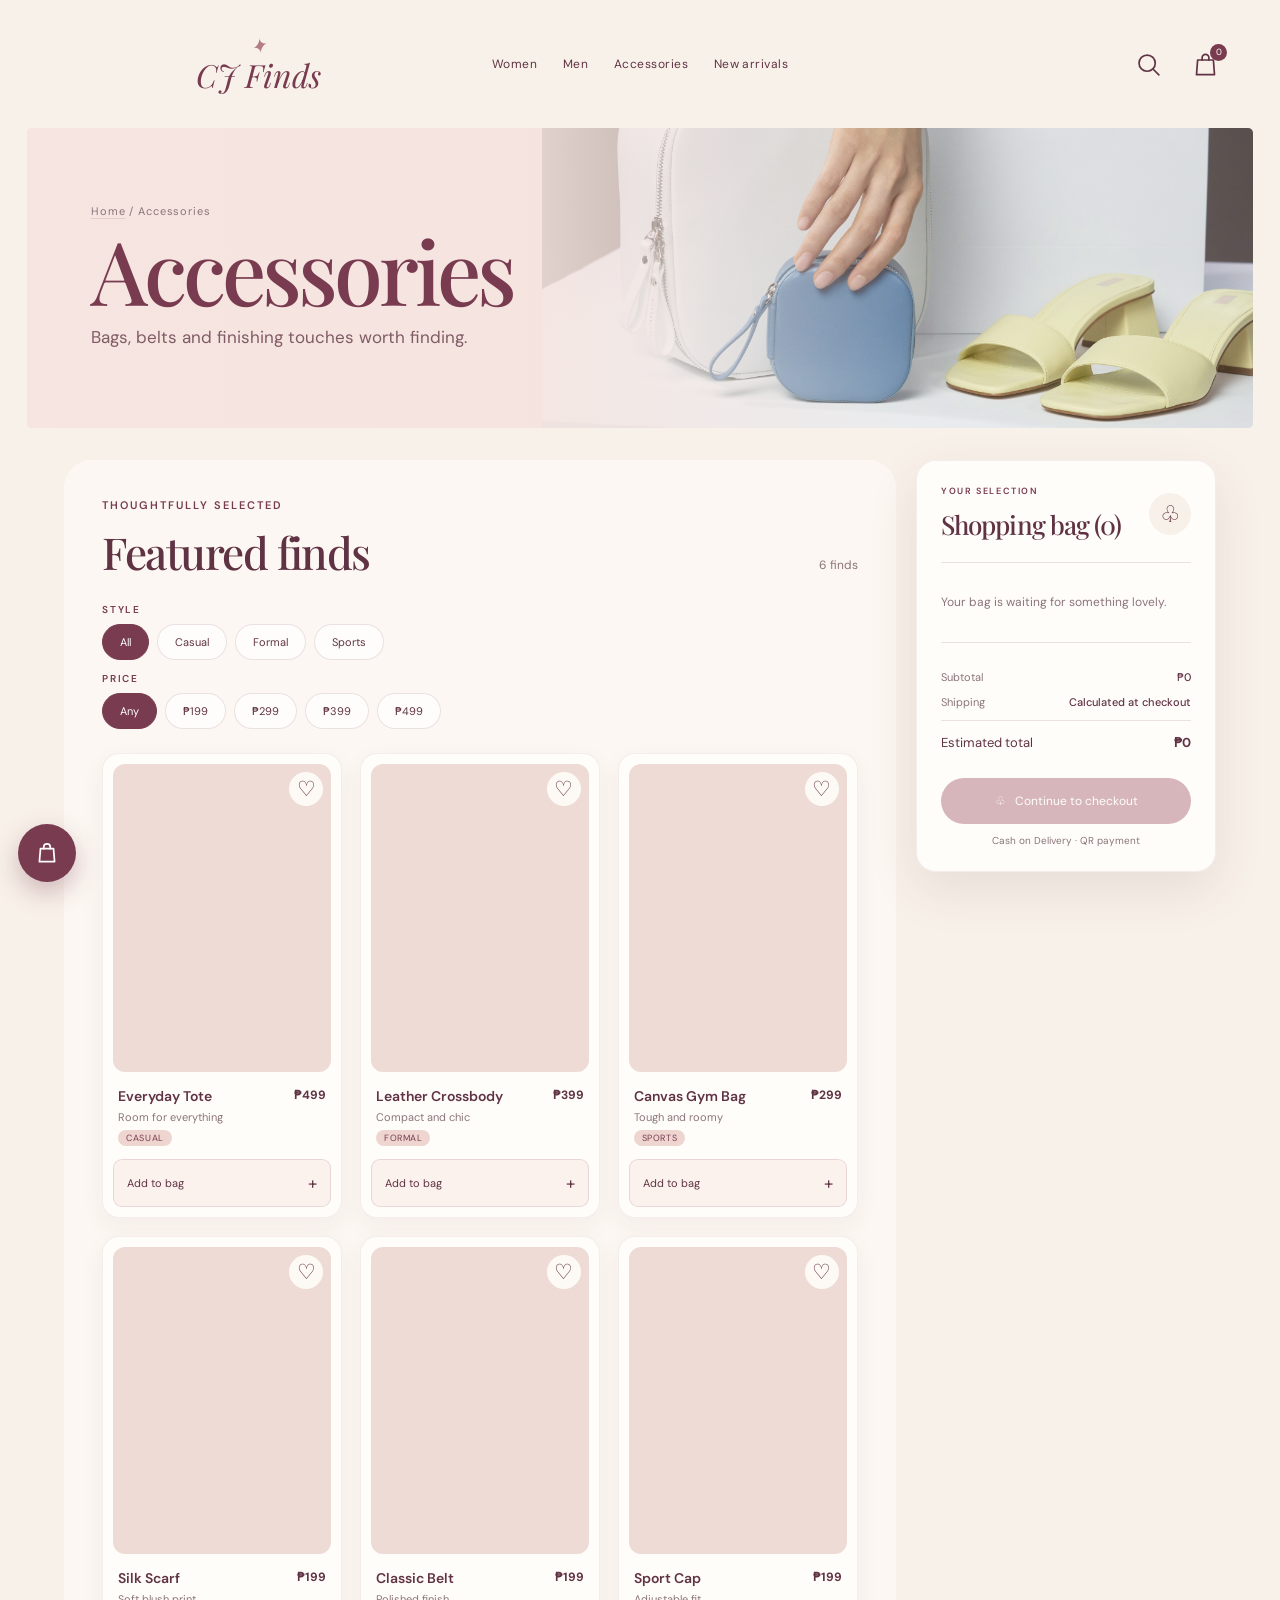
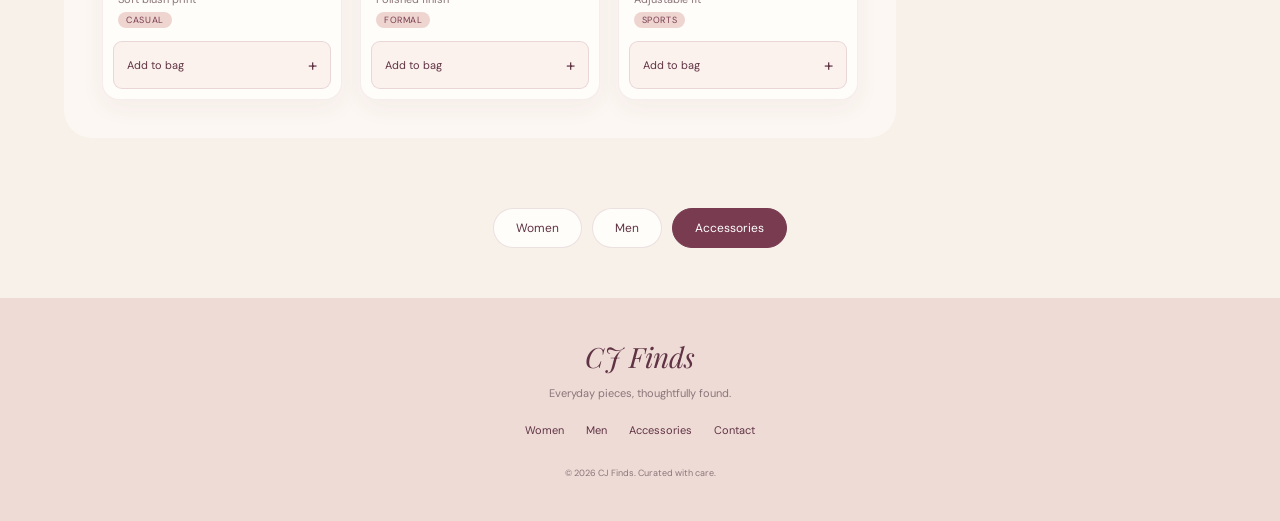
==== accessories.html @ c0496a8a "Reorder script tags in accessories.html" ====
<!DOCTYPE html>
<html lang="en">
<head>
  <meta charset="UTF-8" />
  <meta name="viewport" content="width=device-width, initial-scale=1.0" />
  <meta name="theme-color" content="#f8f1e9" />
  <title>Accessories — CJ Finds</title>
  <link rel="preconnect" href="https://fonts.googleapis.com">
  <link rel="preconnect" href="https://fonts.gstatic.com" crossorigin>
  <link href="https://fonts.googleapis.com/css2?family=DM+Sans:wght@400;500;600;700&family=Playfair+Display:wght@400;500;600&display=swap" rel="stylesheet">
  <link rel="stylesheet" href="style.css" />
  <link rel="stylesheet" href="category.css" />
</head>
<body data-page="accessories">
  <header class="site-header">
    <button class="icon-button menu-toggle" aria-label="Open navigation" aria-expanded="false">
      <span></span><span></span><span></span>
    </button>

    <a class="brand" href="index.html" aria-label="CJ Finds home">
      <span class="brand-leaf" aria-hidden="true">✦</span>
      <span>CJ Finds</span>
    </a>

    <nav class="desktop-nav" aria-label="Main navigation">
      <a href="women.html">Women</a>
      <a href="men.html">Men</a>
      <a href="accessories.html">Accessories</a>
      <a href="index.html#featured">New arrivals</a>
    </nav>

    <div class="header-actions">
      <button class="icon-button search-toggle" aria-label="Search products" aria-expanded="false">
        <svg viewBox="0 0 24 24" aria-hidden="true"><circle cx="10.8" cy="10.8" r="7.2"></circle><path d="m16.2 16.2 5 5"></path></svg>
      </button>
      <button class="icon-button cart-toggle" aria-label="Open shopping bag">
        <svg viewBox="0 0 24 24" aria-hidden="true"><path d="M5 8h14l1 13H4L5 8Z"></path><path d="M9 8V6a3 3 0 0 1 6 0v2"></path></svg>
        <span class="cart-count" aria-live="polite">0</span>
      </button>
    </div>
  </header>

  <div class="mobile-menu" hidden>
    <a href="women.html">Women</a><a href="men.html">Men</a><a href="accessories.html">Accessories</a><a href="index.html#featured">New arrivals</a>
  </div>
  <form class="search-panel" role="search" hidden>
    <label for="search-input">Find your next favorite</label>
    <div class="search-row"><input id="search-input" type="search" placeholder="Search accessories…" /><button type="submit">Search</button></div>
    <p class="search-message" aria-live="polite"></p>
  </form>

  <main>
    <section class="page-hero accessories" aria-label="Accessories collection">
      <div class="page-hero-image" role="img" aria-label="Accessories collection"></div>
      <div class="page-hero-copy">
        <p class="breadcrumb"><a href="index.html">Home</a> / Accessories</p>
        <h1>Accessories</h1>
        <p class="lead">Bags, belts and finishing touches worth finding.</p>
      </div>
    </section>

    <div class="category-layout">
      <section class="catalog" id="catalog">
        <div class="section-heading">
          <div><p class="eyebrow">Thoughtfully selected</p><h2>Featured finds</h2></div>
          <span class="result-count" aria-live="polite"></span>
        </div>

        <div class="filter-group">
          <span class="filter-label">Style</span>
          <div class="filter-row" role="group" aria-label="Filter by style">
            <button class="filter-chip active" data-filter="all">All</button>
            <button class="filter-chip" data-filter="casual">Casual</button>
            <button class="filter-chip" data-filter="formal">Formal</button>
            <button class="filter-chip" data-filter="sports">Sports</button>
          </div>
        </div>
        <div class="filter-group">
          <span class="filter-label">Price</span>
          <div class="filter-row" role="group" aria-label="Filter by price">
            <button class="filter-chip active" data-price="all">Any</button>
            <button class="filter-chip" data-price="199">₱199</button>
            <button class="filter-chip" data-price="299">₱299</button>
            <button class="filter-chip" data-price="399">₱399</button>
            <button class="filter-chip" data-price="499">₱499</button>
          </div>
        </div>

        <div class="product-grid"></div>
      </section>

      <aside class="cart-panel panel" id="cart-panel">
        <div class="cart-heading"><div><p class="eyebrow">Your selection</p><h2>Shopping bag <span class="bag-heading-count">(0)</span></h2></div><span class="bag-icon">♧</span></div>
        <div class="cart-items"><p class="empty-cart">Your bag is waiting for something lovely.</p></div>
        <div class="cart-summary">
          <div><span>Subtotal</span><strong class="subtotal">₱0</strong></div>
          <div><span>Shipping</span><strong class="shipping">Calculated at checkout</strong></div>
          <div><span>Estimated total</span><strong class="total">₱0</strong></div>
        </div>
        <button class="checkout-button" disabled>♧ &nbsp; Continue to checkout</button>
        <p class="pay-note">Cash on Delivery · QR payment</p>
      </aside>
    </div>

    <nav class="other-categories" aria-label="Browse other categories">
      <a href="women.html">Women</a>
      <a href="men.html">Men</a>
      <a href="accessories.html" class="current" aria-current="page">Accessories</a>
    </nav>
  </main>

  <footer class="site-footer">
    <a class="footer-brand" href="index.html">CJ Finds</a>
    <p>Everyday pieces, thoughtfully found.</p>
    <div class="footer-links"><a href="women.html">Women</a><a href="men.html">Men</a><a href="accessories.html">Accessories</a><a href="mailto:hello@cjfinds.example">Contact</a></div>
    <small>© <span id="year"></span> CJ Finds. Curated with care.</small>
  </footer>

  <div class="toast" role="status" aria-live="polite"></div>
  <script src="bag-reset.js"></script>
<script src="shop.js"></script>
<script src="bag.js" defer></script>
<script src="bag-sync.js" defer></script>
</body>
</html>
---- style.css ----
:root {
  --mint: #f8f1e9;          /* warm ivory page background */
  --mint-deep: #eed5d0;     /* powder pink */
  --sage: #b47d85;          /* muted rose */
  --sage-dark: #783b50;     /* deep mauve */
  --sage-soft: #c68183;     /* dusty blush */
  --cream: #fbf7f0;
  --warm-white: #fffdfa;
  --stone: #e8d8d3;
  --ink: #603344;
  --muted: #8b7479;
  --line: rgba(120,59,80,.14);
  --shadow: 0 18px 50px rgba(91,45,61,.10);
  --radius: 20px;
}
* { box-sizing: border-box; }
html { scroll-behavior: smooth; scroll-padding-top: 24px; }
body { margin: 0; color: var(--ink); background: var(--mint); font-family: "DM Sans", sans-serif; -webkit-font-smoothing: antialiased; }
button, input { font: inherit; }
button, a { -webkit-tap-highlight-color: transparent; }
a { color: inherit; text-decoration: none; }
button { color: inherit; }
.site-header { min-height: 112px; padding: 20px clamp(22px,4.2vw,68px); display: grid; grid-template-columns: 1fr auto 1fr; align-items: center; gap: 28px; position: relative; z-index: 10; }
.brand { display: flex; flex-direction: column; align-items: center; justify-self: center; color: var(--sage-dark); font-family: "Playfair Display", serif; font-size: 32px; font-style: italic; line-height: 1; white-space: nowrap; }
.brand small { margin-top: 8px; font-family: "DM Sans", sans-serif; font-size: 8px; letter-spacing: .12em; text-transform: uppercase; font-style: normal; }
.brand-leaf { font-family: serif; font-size: 20px; margin-bottom: 2px; color: var(--sage); transform: rotate(-20deg); }
.desktop-nav { display: flex; gap: clamp(16px,2vw,32px); justify-self: end; grid-column: 2; grid-row: 1; font-size: 12px; letter-spacing: .04em; }
.desktop-nav a, .footer-links a { transition: color .2s; }
.desktop-nav a:hover, .footer-links a:hover { color: var(--sage); }
.header-actions { display: flex; align-items: center; justify-self: end; gap: 16px; }
.icon-button { border: 0; background: transparent; padding: 7px; cursor: pointer; display: grid; place-items: center; position: relative; }
.icon-button svg { width: 27px; height: 27px; fill: none; stroke: currentColor; stroke-width: 1.5; stroke-linecap: round; stroke-linejoin: round; }
.menu-toggle { width: 32px; gap: 5px; justify-self: start; }
.menu-toggle span { display: block; width: 26px; height: 1.5px; background: currentColor; }
.menu-toggle span:nth-child(2) { width: 21px; }
.menu-toggle { display: none; }
.cart-count { position: absolute; top: 0; right: -1px; min-width: 17px; height: 17px; border-radius: 50%; display: grid; place-items: center; background: var(--sage-dark); color: white; font-size: 9px; }
.mobile-menu, .search-panel { margin: 0 4.2% 16px; padding: 20px; background: rgba(255,254,250,.94); border: 1px solid var(--line); border-radius: 16px; box-shadow: var(--shadow); }
.mobile-menu { gap: 16px; }
.mobile-menu:not([hidden]) { display: flex; flex-direction: column; }
.search-panel label { display: block; font-size: 12px; margin-bottom: 10px; }
.search-row { display: flex; gap: 8px; }
.search-row input { min-width: 0; flex: 1; border: 1px solid var(--line); background: white; padding: 12px 14px; border-radius: 10px; outline-color: var(--sage-dark); }
.search-row button { border: 0; border-radius: 10px; padding: 0 18px; color: white; background: var(--sage-dark); cursor: pointer; }
.search-message { font-size: 12px; color: var(--muted); margin-bottom: 0; }
main { width: 100%; }
.hero { min-height: clamp(500px, 60vw, 740px); margin: 0 2.1%; border-radius: 5px; overflow: hidden; position: relative; isolation: isolate; display: flex; align-items: center; background: #e7c9c7; }
.hero-image { position: absolute; z-index: -2; inset: 0 0 0 38%; background-size: cover; background-position: center 35%; }
.image-fashion { background-image: url("HOMEPAGE_IMAGES/MAIN_IMAGE.png"); }
.hero::before { content: ""; position: absolute; z-index: -1; inset: 0; background: linear-gradient(90deg, rgba(231,201,199,.97) 0%, rgba(231,201,199,.89) 34%, rgba(231,201,199,.35) 54%, rgba(231,201,199,0) 72%); }
.hero-glow { position: absolute; inset: 0; z-index: -1; pointer-events: none; background: linear-gradient(0deg, rgba(120,59,80,.06), transparent 45%); }
.hero-copy { padding: clamp(28px,6.2vw,96px); max-width: 59%; }
.eyebrow { margin: 0 0 10px; text-transform: uppercase; font-size: 11px; letter-spacing: .18em; font-weight: 600; color: var(--sage-dark); }
.hero-copy .eyebrow { font-size: clamp(13px,1.8vw,20px); text-transform: none; letter-spacing: .14em; font-weight: 500; }
h1, h2, .category-copy strong { font-family: "Playfair Display", Georgia, serif; font-weight: 500; }
h1 { margin: 0; font-size: clamp(58px,8.5vw,116px); line-height: .91; letter-spacing: -.045em; color: var(--sage-dark); }
.hero-description { margin: 24px 0 30px; font-size: clamp(15px,2vw,24px); line-height: 1.55; color: #805b65; }
.primary-button { display: inline-flex; align-items: center; justify-content: space-between; gap: 26px; min-height: 54px; padding: 0 25px; border: 0; border-radius: 9px; background: var(--sage-dark); color: #fffefa; font-size: 14px; cursor: pointer; transition: background .2s, transform .2s; }
.primary-button:hover, .checkout-button:hover:not(:disabled) { background: #5d293e; transform: translateY(-1px); }
.primary-button span { font-size: 22px; line-height: 1; }
.hero-pagination { display: flex; align-items: center; gap: 17px; margin-top: clamp(42px,6vw,76px); }
.hero-pagination button { padding: 0; border: 0; background: transparent; color: rgba(255,254,250,.75); font-family: "Playfair Display", serif; font-size: 20px; cursor: pointer; }
.hero-pagination button.active { color: var(--warm-white); }
.hero-pagination i { width: 22px; height: 1px; background: rgba(255,254,250,.8); }
.category-stack { display: grid; gap: 14px; margin: 18px 2.1% 0; }
.category-card { position: relative; min-height: clamp(150px,19vw,225px); display: flex; align-items: center; overflow: hidden; border-radius: 5px; isolation: isolate; background: #eedbd6; }
.category-card::before { content: ""; position: absolute; z-index: -1; inset: 0; background: linear-gradient(90deg, rgba(246,229,224,.96) 0%, rgba(246,229,224,.85) 37%, rgba(246,229,224,.08) 72%); }
.category-copy { display: flex; flex-direction: column; gap: 12px; padding: 22px clamp(24px,6.8vw,88px); position: relative; z-index: 2; }
.category-copy strong { font-size: clamp(39px,6vw,72px); line-height: 1; letter-spacing: -.04em; }
.category-copy > span { font-size: clamp(15px,2.2vw,23px); color: #8a5968; }
.category-copy b { margin-left: 10px; font-size: 26px; font-weight: 400; vertical-align: -2px; transition: transform .2s; display: inline-block; }
.category-card:hover .category-copy b { transform: translateX(5px); }
.category-image { position: absolute; z-index: -2; inset: 0 0 0 42%; background-size: cover; background-position: center 37%; transition: transform .6s; }
.category-card:hover .category-image { transform: scale(1.025); }
.women-image {
  background-image: url("HOMEPAGE_IMAGES/WOMEN.png");
  background-size: auto 300%;
  background-position: center 31.25%;
  background-repeat: no-repeat;
}
.men-image {
  background-image: url("HOMEPAGE_IMAGES/MEN.png");
  background-size: auto 188%;
  background-position: center 90%;
  background-repeat: no-repeat;
}
.accessories-image {
  background-image: url("HOMEPAGE_IMAGES/ACCESSORIES.jpg");
  background-size: auto 400%;
  background-position: center 40%;
  background-repeat: no-repeat;
}
.men-card { background: #e8d4d0; }
.men-card::before { background: linear-gradient(90deg, rgba(235,215,211,.98) 0%, rgba(235,215,211,.9) 36%, rgba(235,215,211,.04) 72%); }
.accessories-card::before { background: linear-gradient(90deg, rgba(246,229,224,.98) 0%, rgba(246,229,224,.88) 38%, rgba(246,229,224,.02) 72%); }
.palette-footer { padding: 26px 20px 32px; text-align: center; color: var(--sage-dark); }
.palette-title { margin: 0 0 7px; font-size: 13px; letter-spacing: .2em; font-weight: 600; }
.palette-footer > p:nth-child(2) { margin: 0; font-size: 14px; letter-spacing: .07em; }
.swatches { display: flex; justify-content: center; gap: 10px; margin-top: 18px; }
.swatch { width: 39px; height: 39px; border-radius: 50%; border: 2px solid transparent; cursor: pointer; transition: transform .2s, border-color .2s; }
.swatch:hover { transform: translateY(-3px); }
.swatch:focus-visible { outline: 2px solid var(--sage-dark); outline-offset: 3px; }
.swatch.sage { background: #c68183; }.swatch.mint { background: #b47d85; }.swatch.cream { background: #eed5d0; border-color: #e2c6c4; }.swatch.stone { background: #783b50; }
.shopping-section { margin: 48px auto 0; max-width: 1320px; padding: 54px clamp(22px,5vw,72px) 64px; background: rgba(255,254,250,.56); border-radius: 28px 28px 0 0; }
.section-heading { display: flex; align-items: end; justify-content: space-between; gap: 20px; }
.section-heading h2, .detail-copy h2, .cart-heading h2 { margin: 0; font-size: clamp(32px,4vw,49px); letter-spacing: -.035em; }
.text-link { font-size: 12px; padding-bottom: 8px; border-bottom: 1px solid var(--sage); white-space: nowrap; }
.text-link span { margin-left: 8px; font-size: 16px; }
.filter-row { display: flex; gap: 8px; margin: 28px 0 20px; flex-wrap: wrap; }
.filter-chip { border: 1px solid var(--line); background: rgba(255,255,255,.7); padding: 10px 17px; border-radius: 999px; font-size: 11px; cursor: pointer; }
.filter-chip.active { background: var(--sage-dark); border-color: var(--sage-dark); color: white; }
.product-grid { display: grid; grid-template-columns: repeat(3,minmax(0,1fr)); gap: 18px; }
.product-card { position: relative; padding: 10px; background: var(--warm-white); border: 1px solid rgba(120,59,80,.08); border-radius: 17px; box-shadow: 0 8px 25px rgba(91,45,61,.05); min-width: 0; }
.product-photo { height: clamp(180px,24vw,310px); border-radius: 12px; background-size: cover; background-position: center; background-color: #eedbd6; }
.product-knit { background-image: url("https://images.unsplash.com/photo-1618354691373-d851c5c3a990?auto=format&fit=crop&w=900&q=85"); }
.product-blazer { background-image: url("https://images.unsplash.com/photo-1591047139829-d91aecb6caea?auto=format&fit=crop&w=1000&q=85"); }
.product-tote { background-image: url("https://images.unsplash.com/photo-1590874103328-eac38a683ce7?auto=format&fit=crop&w=900&q=85"); }
.favorite { position: absolute; z-index: 2; top: 18px; right: 18px; border: 0; border-radius: 50%; width: 34px; height: 34px; background: rgba(255,254,250,.88); font-size: 21px; cursor: pointer; }
.favorite.liked { color: #a55d66; }
.product-info { display: flex; justify-content: space-between; align-items: start; gap: 8px; padding: 15px 5px 13px; }
.product-info h3 { margin: 0 0 5px; font-size: 14px; font-weight: 600; }
.product-info p { margin: 0; color: var(--muted); font-size: 11px; }
.product-info strong { font-size: 12px; white-space: nowrap; }
.add-product { display: flex; width: 100%; justify-content: space-between; align-items: center; padding: 12px 13px; border: 1px solid var(--line); border-radius: 9px; background: #fbf1ed; font-size: 11px; cursor: pointer; transition: background .2s; }
.add-product:hover { background: var(--mint-deep); }.add-product span { font-size: 17px; }
.detail-cart-grid { max-width: 1320px; margin: 0 auto; padding: 0 clamp(22px,5vw,72px) 70px; display: grid; grid-template-columns: minmax(0,1.45fr) minmax(280px,.8fr); gap: 20px; align-items: start; }
.panel { background: var(--warm-white); border: 1px solid rgba(120,59,80,.08); border-radius: 20px; box-shadow: var(--shadow); overflow: hidden; }
.product-detail { display: grid; grid-template-columns: minmax(0,1fr) minmax(0,1fr); }
.detail-image { min-height: 100%; min-height: 470px; background-size: cover; background-position: center; background-color: #eedbd6; }
.detail-copy { padding: clamp(22px,3vw,38px); }
.detail-copy h2 { font-size: clamp(28px,3vw,38px); line-height: 1.08; }
.detail-price { margin-top: 17px; font-size: 20px; font-weight: 600; }
.detail-price span { display: block; margin-top: 7px; color: var(--sage); font-size: 10px; font-weight: 400; }
.detail-description { font-size: 12px; line-height: 1.8; color: #8b7479; margin: 20px 0 25px; }
.option-group { margin: 20px 0; }
.option-label { display: flex; justify-content: space-between; font-size: 11px; font-weight: 600; margin-bottom: 12px; }
.option-label b { font-weight: 400; color: var(--muted); }
.color-options, .size-options { display: flex; gap: 9px; }
.color-option { width: 30px; height: 30px; border-radius: 50%; border: 2px solid white; box-shadow: 0 0 0 1px transparent; cursor: pointer; }
.color-option.selected { box-shadow: 0 0 0 1px var(--sage-dark); }
.color-option.oat { background: #e8d5c9; }.color-option.sage { background: #b47d85; }.color-option.charcoal { background: #783b50; }
.size-options button { flex: 1; padding: 10px 0; border: 1px solid var(--line); border-radius: 7px; background: white; font-size: 11px; cursor: pointer; }
.size-options button.selected { border-color: var(--sage-dark); background: #f6e7e3; }
.detail-add { width: 100%; margin-top: 8px; }
.detail-note { text-align: center; color: var(--muted); font-size: 10px; margin: 13px 0 0; }
.cart-panel { padding: 24px; }
.cart-heading { display: flex; align-items: center; justify-content: space-between; padding-bottom: 20px; border-bottom: 1px solid var(--line); }
.cart-heading h2 { font-size: 26px; }.cart-heading .eyebrow { font-size: 9px; }
.bag-icon { display: grid; place-items: center; width: 42px; height: 42px; border-radius: 50%; background: var(--mint); font-size: 23px; }
.cart-items { padding: 18px 0; }
.empty-cart { color: var(--muted); font-size: 12px; line-height: 1.6; }
.cart-line { display: grid; grid-template-columns: 1fr auto; gap: 10px; padding: 10px 0; border-bottom: 1px solid var(--line); }
.cart-line h3 { margin: 0 0 5px; font-size: 12px; font-weight: 600; }.cart-line p { margin: 0; color: var(--muted); font-size: 11px; }
.cart-line strong { font-size: 12px; }
.quantity-controls { display: flex; align-items: center; gap: 10px; margin-top: 9px; }
.quantity-controls button { border: 1px solid var(--line); border-radius: 50%; width: 22px; height: 22px; background: white; cursor: pointer; }
.quantity-controls span { font-size: 11px; }
.cart-summary { padding: 16px 0; border-top: 1px solid var(--line); }
.cart-summary div { display: flex; justify-content: space-between; gap: 15px; margin: 11px 0; font-size: 11px; color: var(--muted); }
.cart-summary strong { color: var(--ink); font-weight: 500; text-align: right; }
.cart-summary div:last-child { padding-top: 13px; border-top: 1px solid var(--line); font-size: 13px; color: var(--ink); }
.cart-summary div:last-child strong { font-weight: 700; }
.checkout-button { width: 100%; padding: 15px 10px; border: 0; border-radius: 999px; color: white; background: var(--sage); font-size: 12px; cursor: pointer; transition: .2s; }
.checkout-button:disabled { opacity: .55; cursor: not-allowed; }
.secure-note { margin: 13px 0 0; text-align: center; color: var(--muted); font-size: 10px; }
.site-footer { padding: 40px 22px; text-align: center; background: #eedbd6; }
.footer-brand { font-family: "Playfair Display",serif; font-size: 28px; font-style: italic; }
.site-footer p { font-size: 11px; color: #8b7479; }
.footer-links { display: flex; justify-content: center; flex-wrap: wrap; gap: 22px; margin: 23px 0; font-size: 11px; }
.site-footer small { font-size: 9px; color: #8b7479; }
.toast { position: fixed; left: 50%; bottom: 24px; z-index: 50; transform: translate(-50%,20px); opacity: 0; pointer-events: none; padding: 13px 20px; border-radius: 999px; background: var(--sage-dark); color: white; font-size: 12px; box-shadow: var(--shadow); transition: .25s; max-width: calc(100vw - 30px); text-align: center; }
.toast.show { transform: translate(-50%,0); opacity: 1; }
[hidden] { display: none !important; }

@media (min-width: 1200px) {
  .site-header { min-height: 128px; }
  .hero { min-height: 660px; }
  .hero-copy { padding-left: 6.5%; }
}
@media (max-width: 900px) {
  .site-header { min-height: 94px; grid-template-columns: 1fr auto 1fr; padding: 18px 4%; }
  .desktop-nav { display: none; }
  .menu-toggle { display: flex; flex-direction: column; }
  .hero { min-height: 570px; }
  .hero-copy { max-width: 64%; padding: 5%; }
  .hero-image { left: 33%; }
  .hero::before { background: linear-gradient(90deg, rgba(231,201,199,.98) 0%, rgba(231,201,199,.87) 39%, rgba(231,201,199,.18) 70%, transparent 100%); }
  .detail-cart-grid { grid-template-columns: 1fr; }
  .product-detail { grid-template-columns: .9fr 1fr; }
  .detail-image { min-height: 440px; }
}
@media (max-width: 600px) {
  .site-header { min-height: 80px; gap: 8px; padding: 14px 15px; }
  .brand { font-size: 25px; }
  .brand small { font-size: 6px; letter-spacing: .08em; margin-top: 5px; }
  .brand-leaf { font-size: 15px; }
  .header-actions { gap: 5px; }
  .icon-button svg { width: 23px; height: 23px; }
  .menu-toggle { width: 25px; padding-left: 0; }
  .menu-toggle span { width: 22px; }.menu-toggle span:nth-child(2) { width: 17px; }
  .hero { min-height: 540px; margin: 0 12px; align-items: flex-start; }
  .hero-image { inset: 0 0 0 17%; background-position: 57% center; }
  .hero::before { background: linear-gradient(90deg, rgba(231,201,199,.97) 0%, rgba(231,201,199,.86) 42%, rgba(231,201,199,.2) 80%, transparent); }
  .hero-copy { max-width: 91%; padding: 47px 24px 24px; }
  h1 { font-size: clamp(52px,13.5vw,75px); }
  .hero-copy .eyebrow { font-size: 13px; }
  .hero-description { font-size: 15px; margin: 18px 0 22px; }
  .desktop-break { display: none; }
  .primary-button { min-height: 49px; padding: 0 17px; gap: 15px; font-size: 12px; }
  .hero-pagination { margin-top: 48px; gap: 13px; }
  .hero-pagination button { font-size: 17px; }
  .hero-pagination i { width: 17px; }
  .category-stack { margin: 12px 12px 0; gap: 10px; }
  .category-card { min-height: 140px; }
  .category-copy { padding: 18px 22px; gap: 9px; }
  .category-copy strong { font-size: clamp(34px,10vw,48px); }
  .category-copy > span { font-size: 14px; }
  .category-copy b { font-size: 20px; }
  .category-image { left: 35%; }
  .palette-footer { padding: 22px 15px 28px; }
  .palette-title { font-size: 11px; }
  .palette-footer > p:nth-child(2) { font-size: 12px; }
  .swatch { width: 34px; height: 34px; }
  .shopping-section { margin-top: 25px; padding: 34px 14px 38px; border-radius: 20px 20px 0 0; }
  .section-heading { align-items: start; flex-direction: column; gap: 13px; }
  .section-heading h2 { font-size: 35px; }
  .filter-row { margin: 20px 0 14px; }
  .product-grid { grid-template-columns: repeat(2,minmax(0,1fr)); gap: 10px; }
  .product-card { padding: 7px; border-radius: 13px; }
  .product-photo { height: 180px; border-radius: 9px; }
  .product-info { display: block; padding: 12px 3px; }
  .product-info h3 { font-size: 12px; }.product-info p { font-size: 10px; margin: 5px 0; }.product-info strong { font-size: 11px; }
  .add-product { padding: 10px; font-size: 10px; }
  .detail-cart-grid { padding: 0 14px 45px; gap: 14px; }
  .product-detail { grid-template-columns: 1fr; }
  .detail-image { min-height: 290px; }
  .detail-copy { padding: 23px; }
  .detail-copy h2 { font-size: 31px; }
  .cart-panel { padding: 20px; }
  .site-footer { padding: 32px 18px; }
  .footer-links { gap: 13px 18px; }
}
@media (max-width: 370px) {
  .brand { font-size: 22px; }
  .hero { min-height: 510px; }
  .hero-copy { padding-left: 18px; }
  .hero-pagination { margin-top: 36px; }
  .category-card { min-height: 125px; }
  .category-copy { padding-left: 17px; }
  .product-grid { grid-template-columns: 1fr; }
  .product-photo { height: 250px; }
}
---- category.css ----
/* Category pages (women.html, men.html, accessories.html) — extends style.css */
.page-hero { margin: 0 2.1%; min-height: clamp(190px, 26vw, 300px); border-radius: 5px; overflow: hidden; position: relative; isolation: isolate; display: flex; align-items: center; background: #eedbd6; }
.page-hero::before { content: ""; position: absolute; inset: 0; z-index: -1; background: linear-gradient(90deg, rgba(246,229,224,.97) 0%, rgba(246,229,224,.88) 40%, rgba(246,229,224,.1) 75%); }
.page-hero-image { position: absolute; inset: 0 0 0 42%; z-index: -2; background-size: cover; background-position: center 35%; }
.page-hero-copy { padding: clamp(24px, 5vw, 80px); }
.breadcrumb { margin: 0 0 12px; font-size: 11px; letter-spacing: .08em; color: var(--muted); }
.breadcrumb a { border-bottom: 1px solid var(--line); }
.page-hero h1 { font-size: clamp(44px, 7vw, 88px); }
.page-hero p.lead { margin: 14px 0 0; max-width: 420px; font-size: clamp(13px, 1.5vw, 17px); line-height: 1.6; color: #805b65; }
.page-hero.women .page-hero-image {
  background-image: url("HOMEPAGE_IMAGES/WOMEN.png");
  background-size: auto 300%;
  background-position: center 31.25%;
  background-repeat: no-repeat;
}
.page-hero.men .page-hero-image {
  background-image: url("HOMEPAGE_IMAGES/MEN.png");
  background-size: auto 188%;
  background-position: center 90%;
  background-repeat: no-repeat;
}
.page-hero.accessories .page-hero-image {
  background-image: url("HOMEPAGE_IMAGES/ACCESSORIES.jpg");
  background-size: auto 400%;
  background-position: center 40%;
  background-repeat: no-repeat;
}

.category-layout { max-width: 1320px; margin: 32px auto 0; padding: 0 clamp(22px, 5vw, 72px) 70px; display: grid; grid-template-columns: minmax(0, 1fr) 300px; gap: 20px; align-items: start; }
.catalog { background: rgba(255,254,250,.56); border-radius: 28px; padding: clamp(22px, 3vw, 40px); }
.catalog .section-heading h2 { font-size: clamp(30px, 3.6vw, 44px); }
.result-count { font-size: 12px; color: var(--muted); padding-bottom: 8px; }
.filter-group { margin-top: 22px; }
.filter-group + .filter-group { margin-top: 12px; }
.filter-label { display: block; margin-bottom: 8px; font-size: 10px; letter-spacing: .16em; text-transform: uppercase; font-weight: 600; color: var(--sage-dark); }
.filter-group .filter-row { margin: 0; }
.catalog .product-grid { margin-top: 24px; }
.catalog .product-grid { grid-template-columns: repeat(auto-fill, minmax(190px, 1fr)); }
.product-tag { display: inline-block; margin-top: 6px; padding: 2px 8px; border-radius: 999px; background: var(--mint-deep); font-size: 9px; letter-spacing: .06em; text-transform: uppercase; color: var(--sage-dark); }
.no-results { grid-column: 1 / -1; padding: 30px 0; text-align: center; color: var(--muted); font-size: 13px; }
.category-layout .cart-panel { position: sticky; top: 16px; }
.pay-note { margin: 10px 0 0; text-align: center; font-size: 10px; color: var(--muted); }
.other-categories { display: flex; flex-wrap: wrap; gap: 10px; justify-content: center; padding: 0 22px 50px; }
.other-categories a { padding: 11px 22px; border: 1px solid var(--line); border-radius: 999px; font-size: 12px; background: var(--warm-white); transition: background .2s; }
.other-categories a:hover { background: var(--mint-deep); }
.other-categories a.current { background: var(--sage-dark); color: #fff; border-color: var(--sage-dark); pointer-events: none; }

@media (max-width: 900px) {
  .category-layout { grid-template-columns: 1fr; }
  .category-layout .cart-panel { position: static; }
}
@media (max-width: 600px) {
  .page-hero { margin: 0 12px; }
  .page-hero-image { left: 35%; }
  .category-layout { padding: 0 14px 45px; margin-top: 22px; }
  .catalog { padding: 22px 14px; border-radius: 20px; }
  .catalog .product-grid { grid-template-columns: repeat(2, minmax(0, 1fr)); gap: 10px; }
}
@media (max-width: 370px) {
  .catalog .product-grid { grid-template-columns: 1fr; }
}
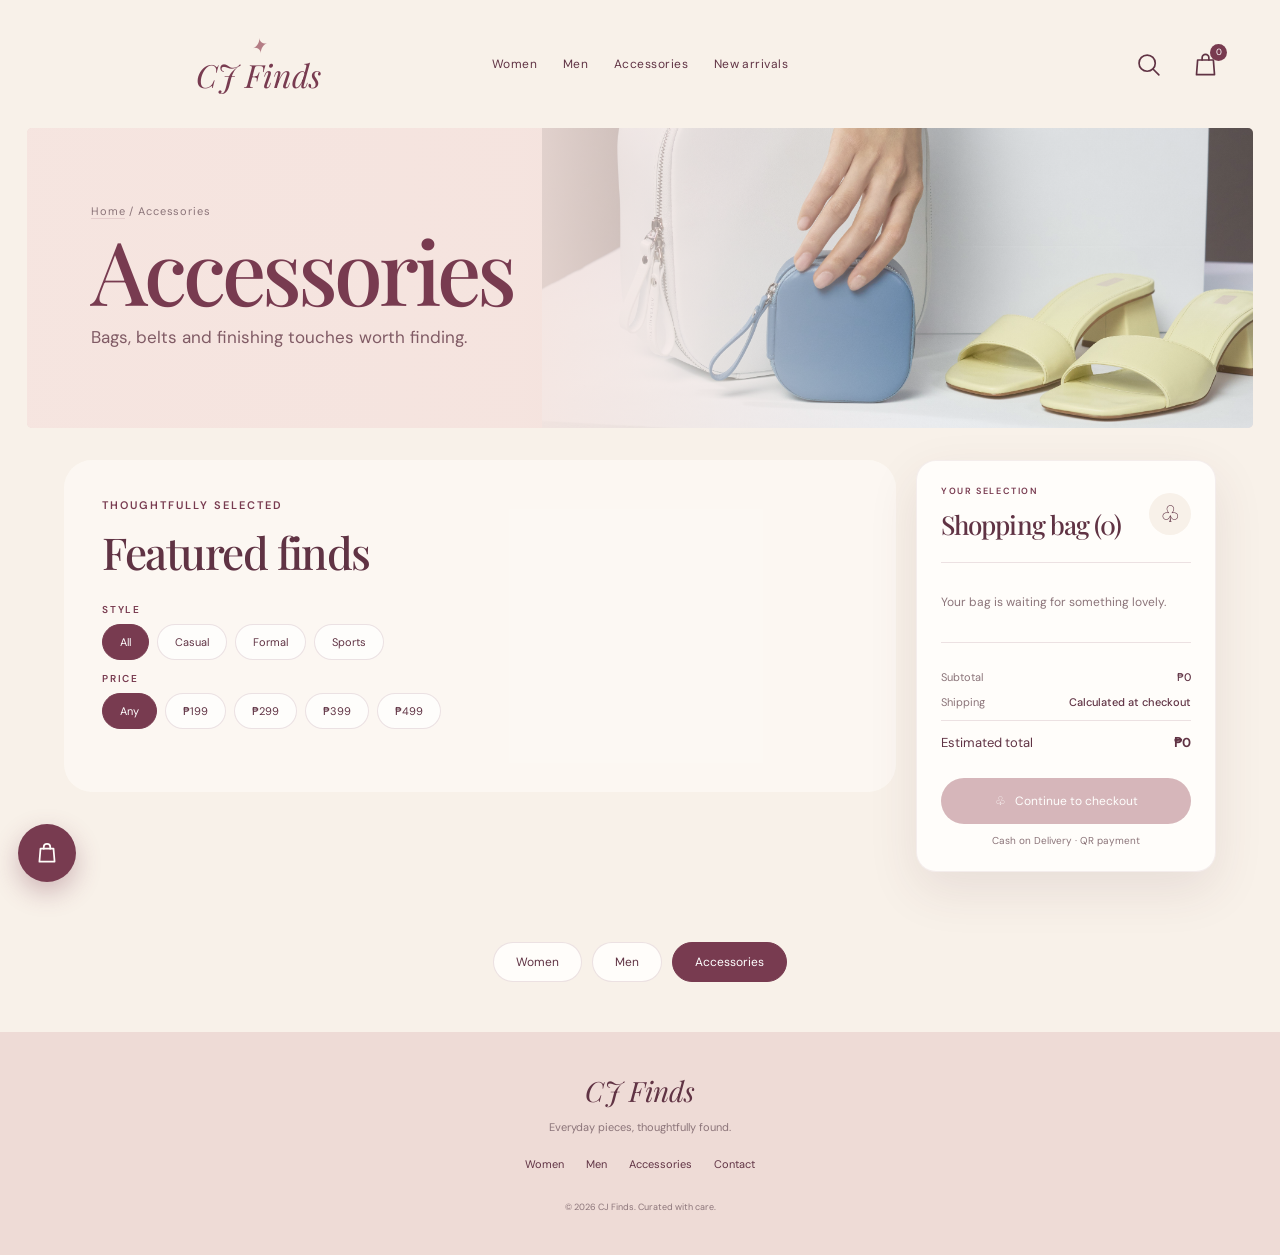
==== commit 22fc1eaf: "Replace bag-reset.js with script.js" ====
--- a/accessories.html
+++ b/accessories.html
@@ -117,7 +117,8 @@
   </footer>
 
   <div class="toast" role="status" aria-live="polite"></div>
-  <script src="bag-reset.js"></script>
+  <script src="script.js"></script>
+ <script src="bag-reset.js"></script>
 <script src="shop.js"></script>
 <script src="bag.js" defer></script>
 <script src="bag-sync.js" defer></script>
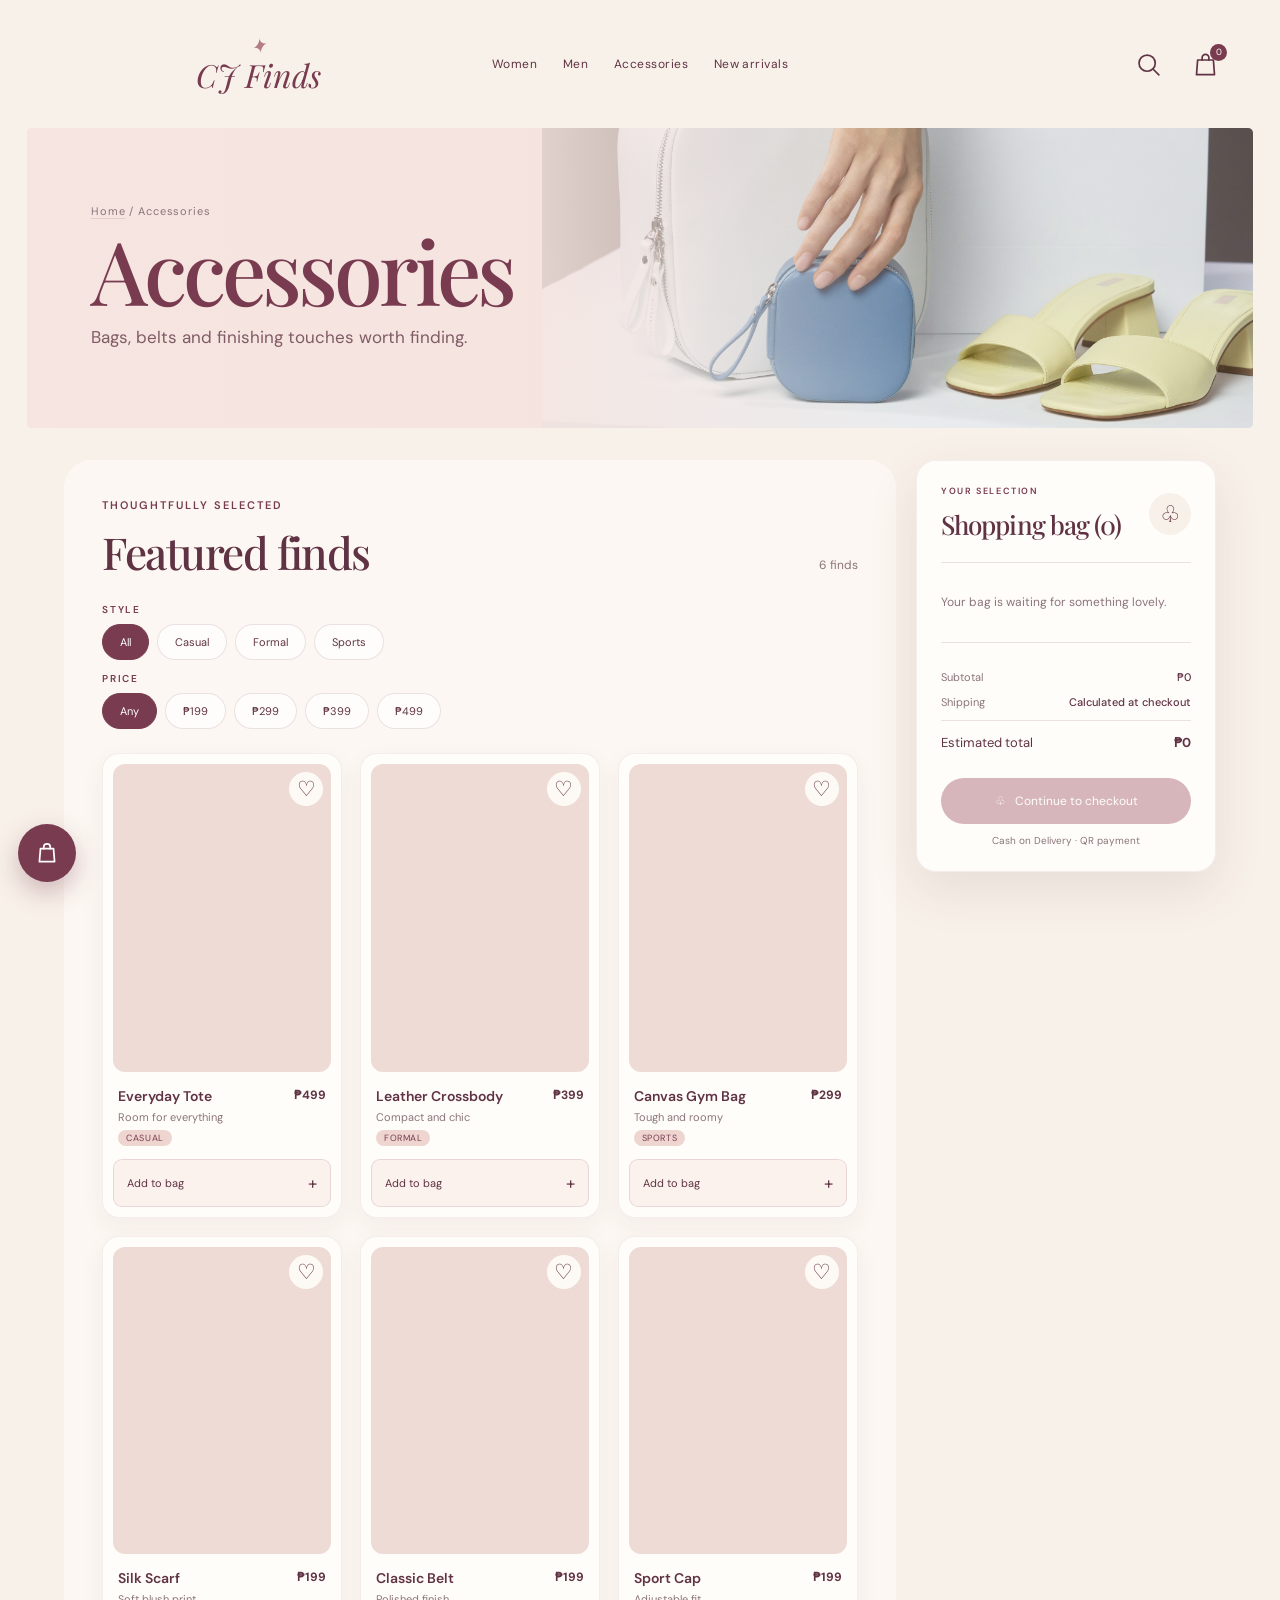
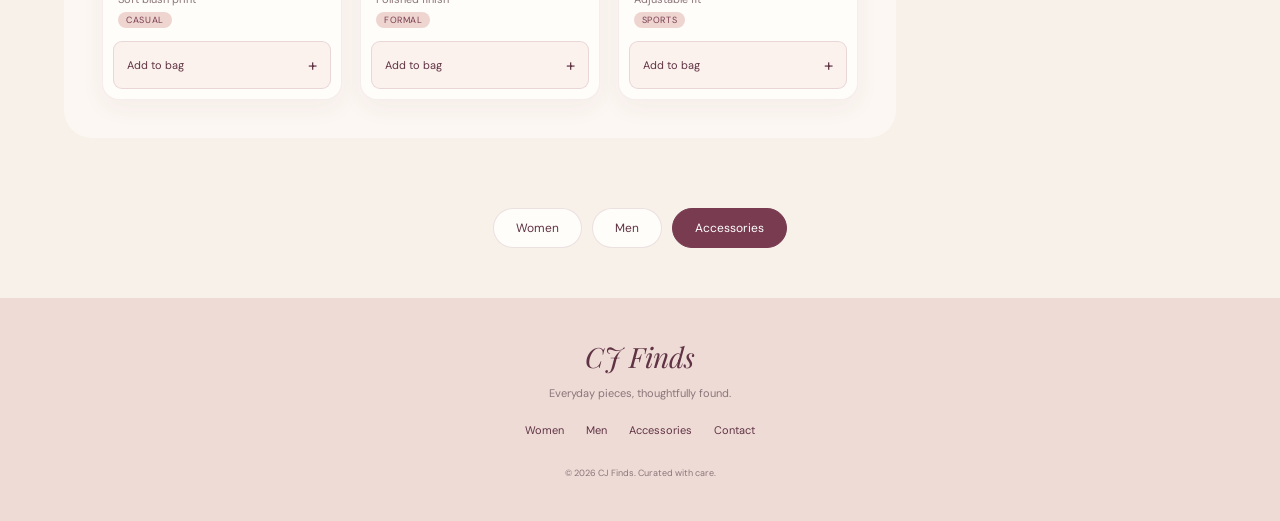
==== commit f9ebb105: "Remove unused script tag for script.js Removed script tag for 'script.js' from accessories.html." ====
--- a/accessories.html
+++ b/accessories.html
@@ -117,7 +117,6 @@
   </footer>
 
   <div class="toast" role="status" aria-live="polite"></div>
-  <script src="script.js"></script>
  <script src="bag-reset.js"></script>
 <script src="shop.js"></script>
 <script src="bag.js" defer></script>
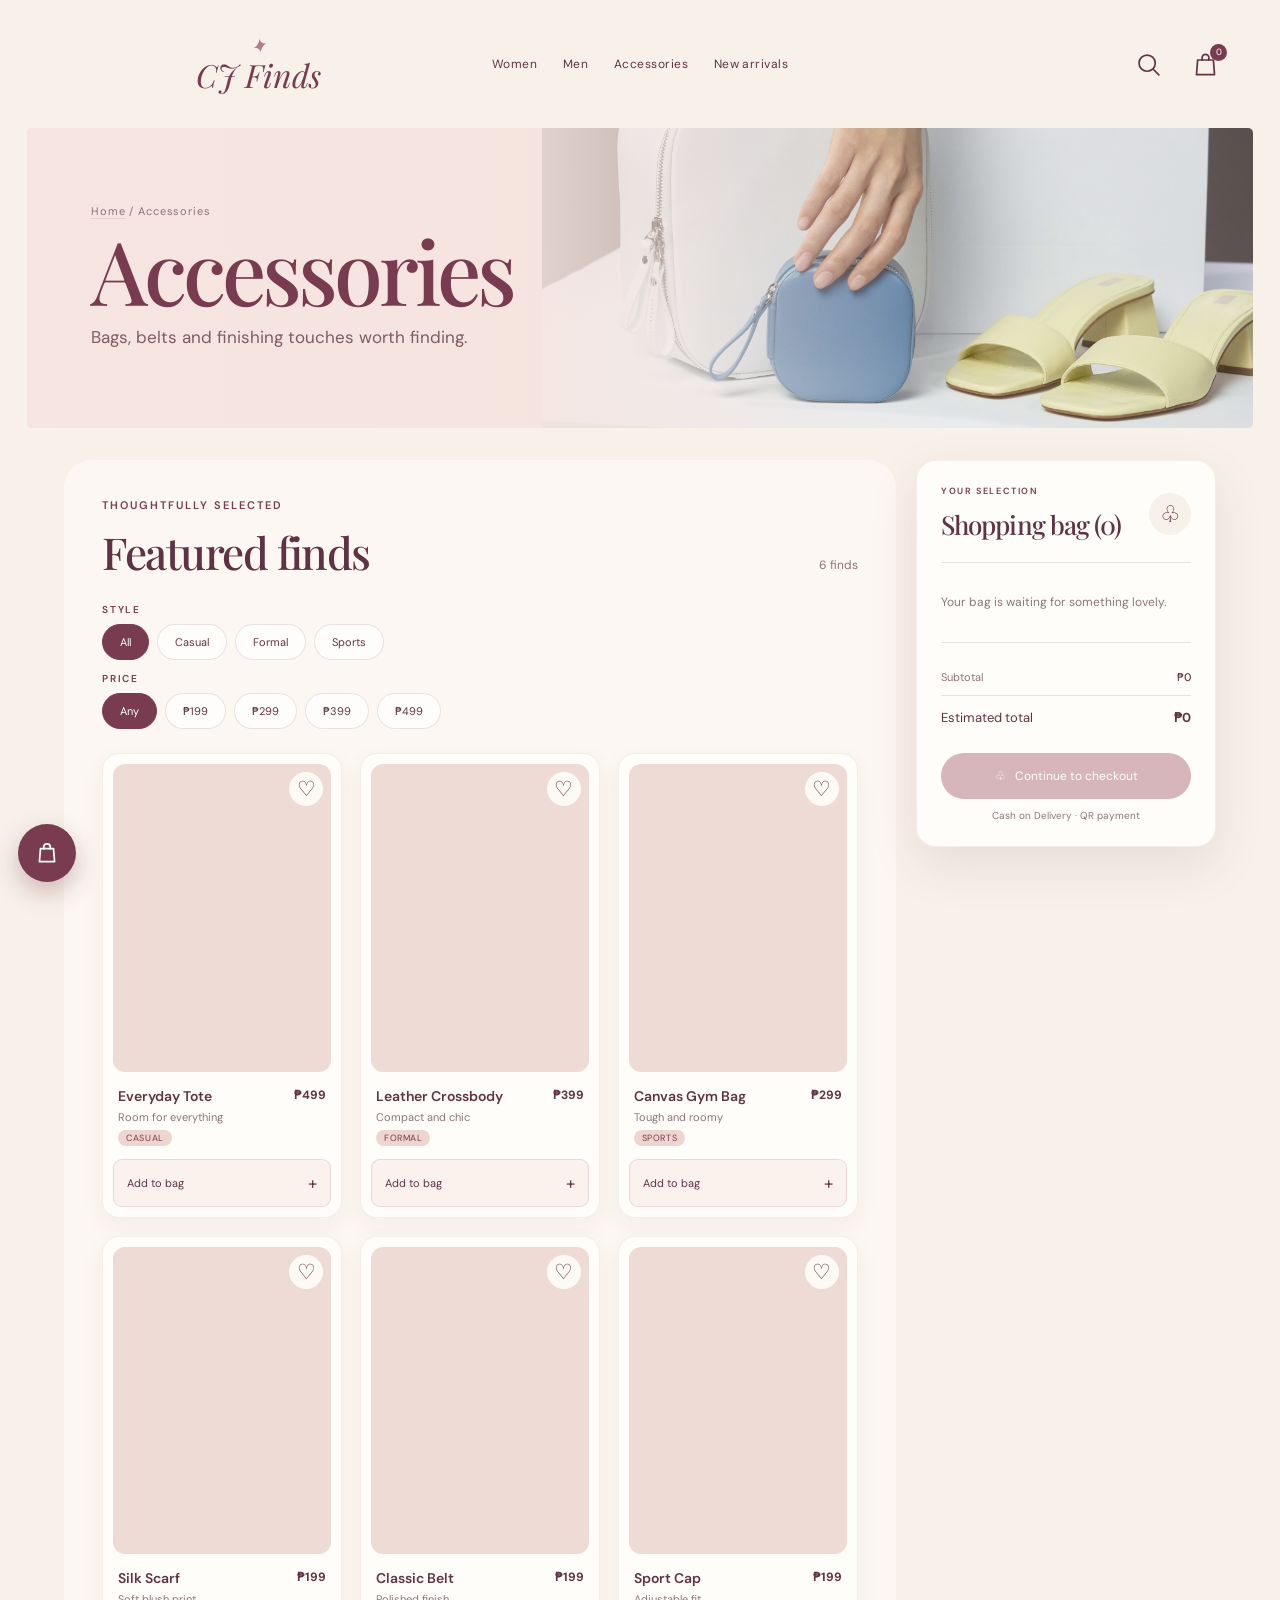
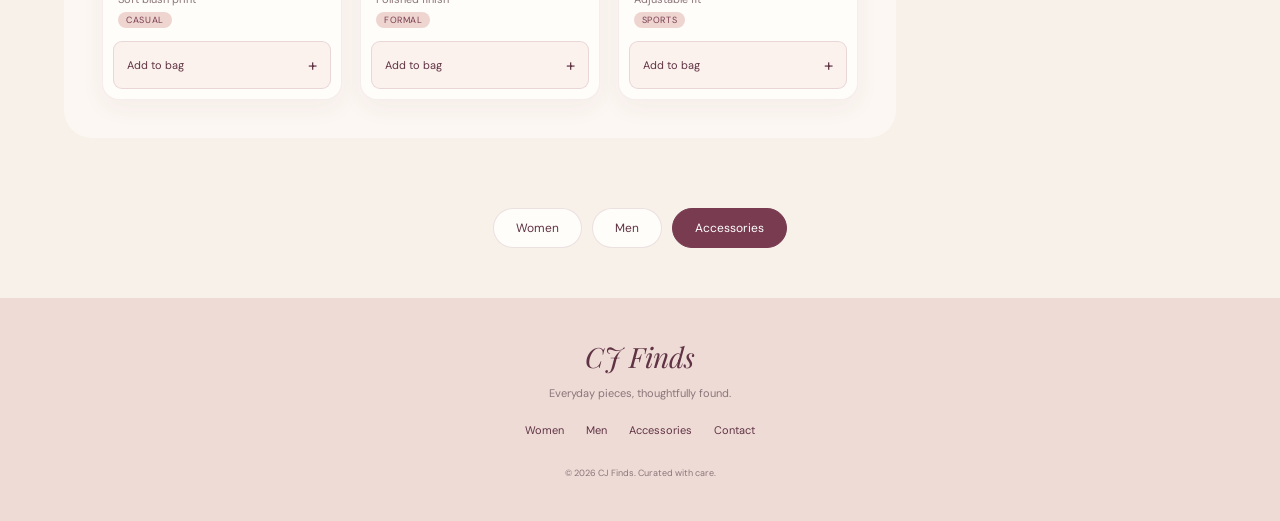
==== commit 88571111: "Remove shipping information from cart summary" ====
--- a/accessories.html
+++ b/accessories.html
@@ -94,7 +94,6 @@
         <div class="cart-items"><p class="empty-cart">Your bag is waiting for something lovely.</p></div>
         <div class="cart-summary">
           <div><span>Subtotal</span><strong class="subtotal">₱0</strong></div>
-          <div><span>Shipping</span><strong class="shipping">Calculated at checkout</strong></div>
           <div><span>Estimated total</span><strong class="total">₱0</strong></div>
         </div>
         <button class="checkout-button" disabled>♧ &nbsp; Continue to checkout</button>
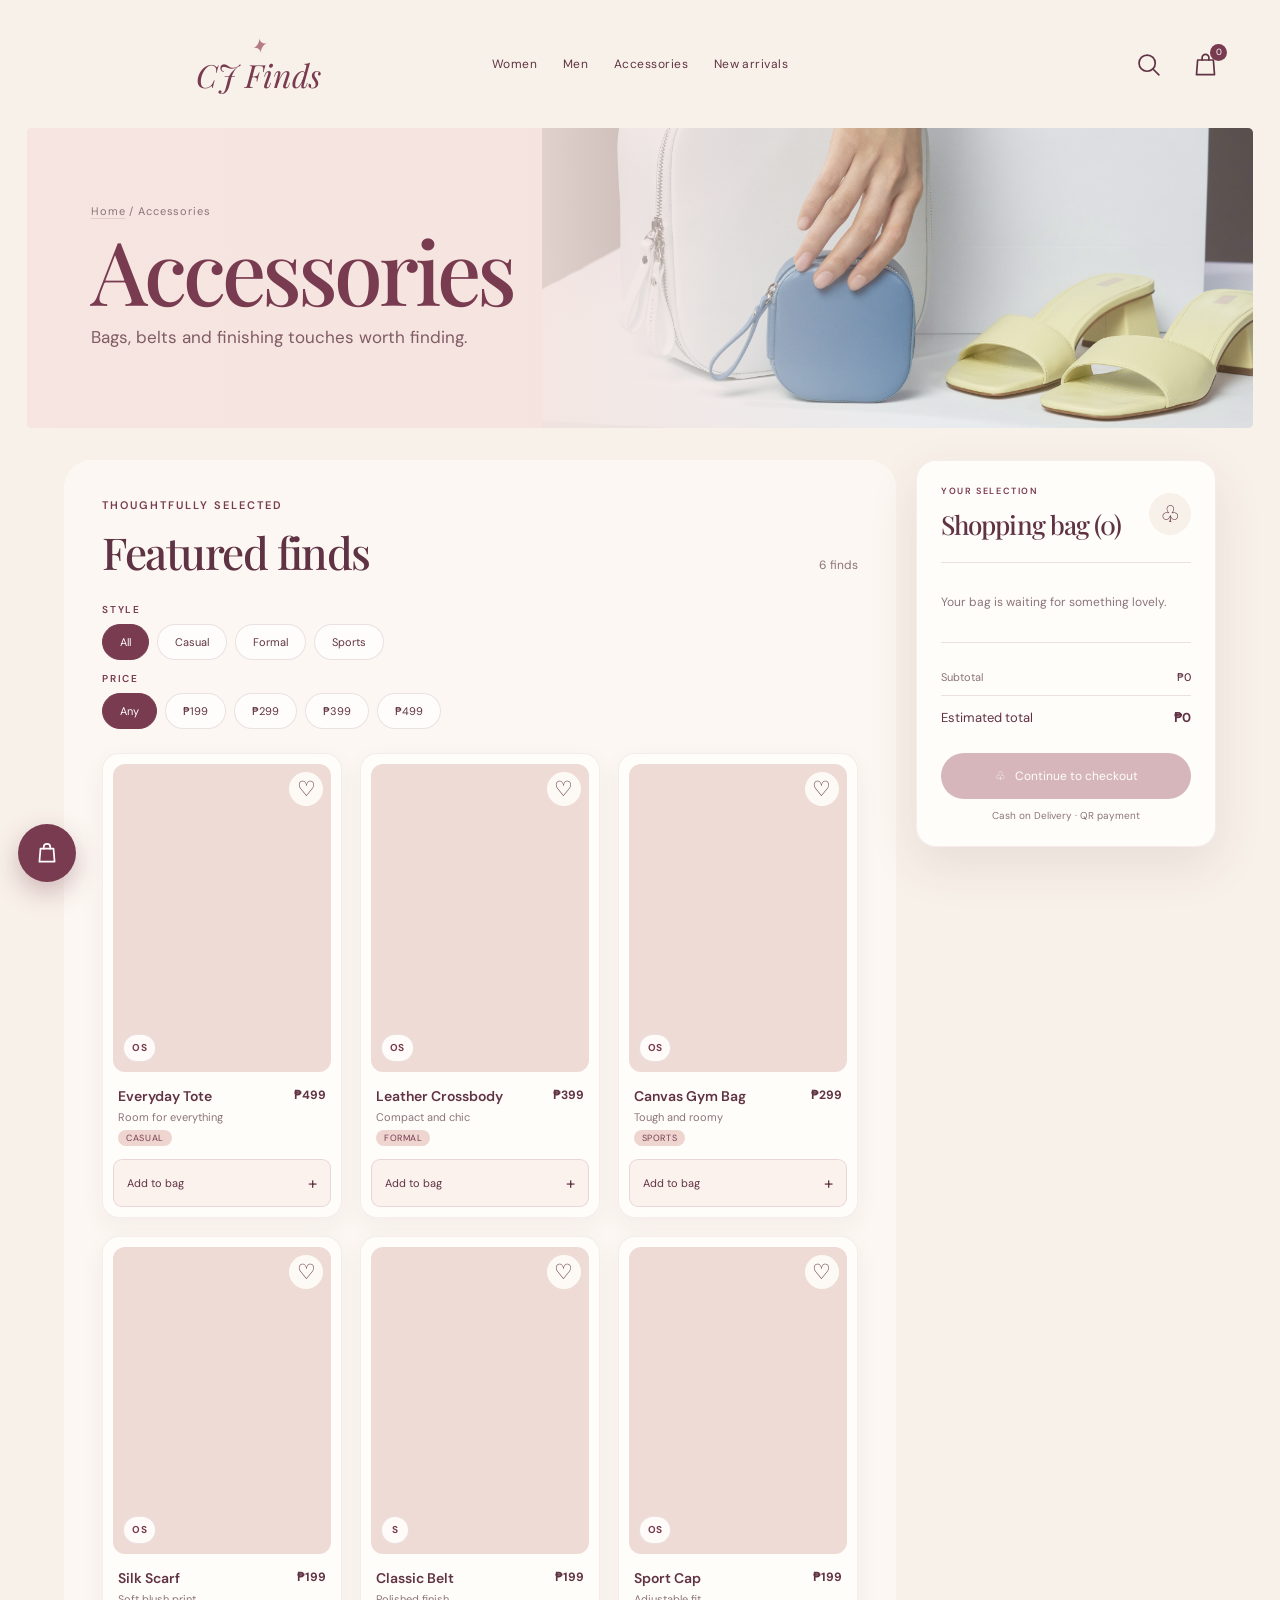
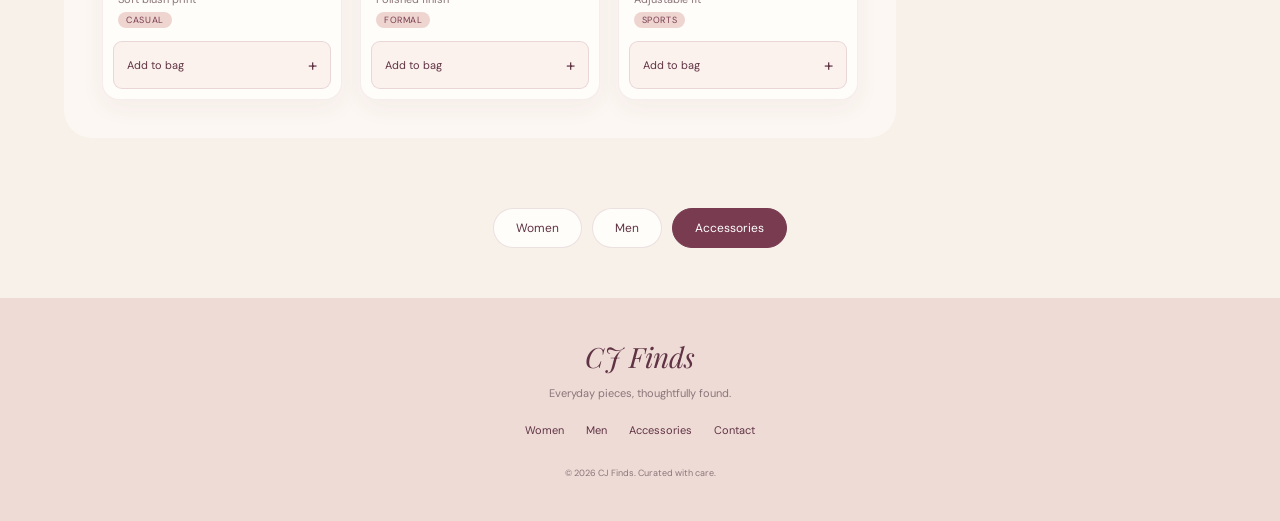
==== commit efc45458: "Fix script tag indentation in accessories.html" ====
--- a/accessories.html
+++ b/accessories.html
@@ -116,9 +116,11 @@
   </footer>
 
   <div class="toast" role="status" aria-live="polite"></div>
- <script src="bag-reset.js"></script>
+<script src="bag-reset.js"></script>
+<script src="products.js"></script>
 <script src="shop.js"></script>
 <script src="bag.js" defer></script>
 <script src="bag-sync.js" defer></script>
+<script src="product-links.js" defer></script>
 </body>
 </html>
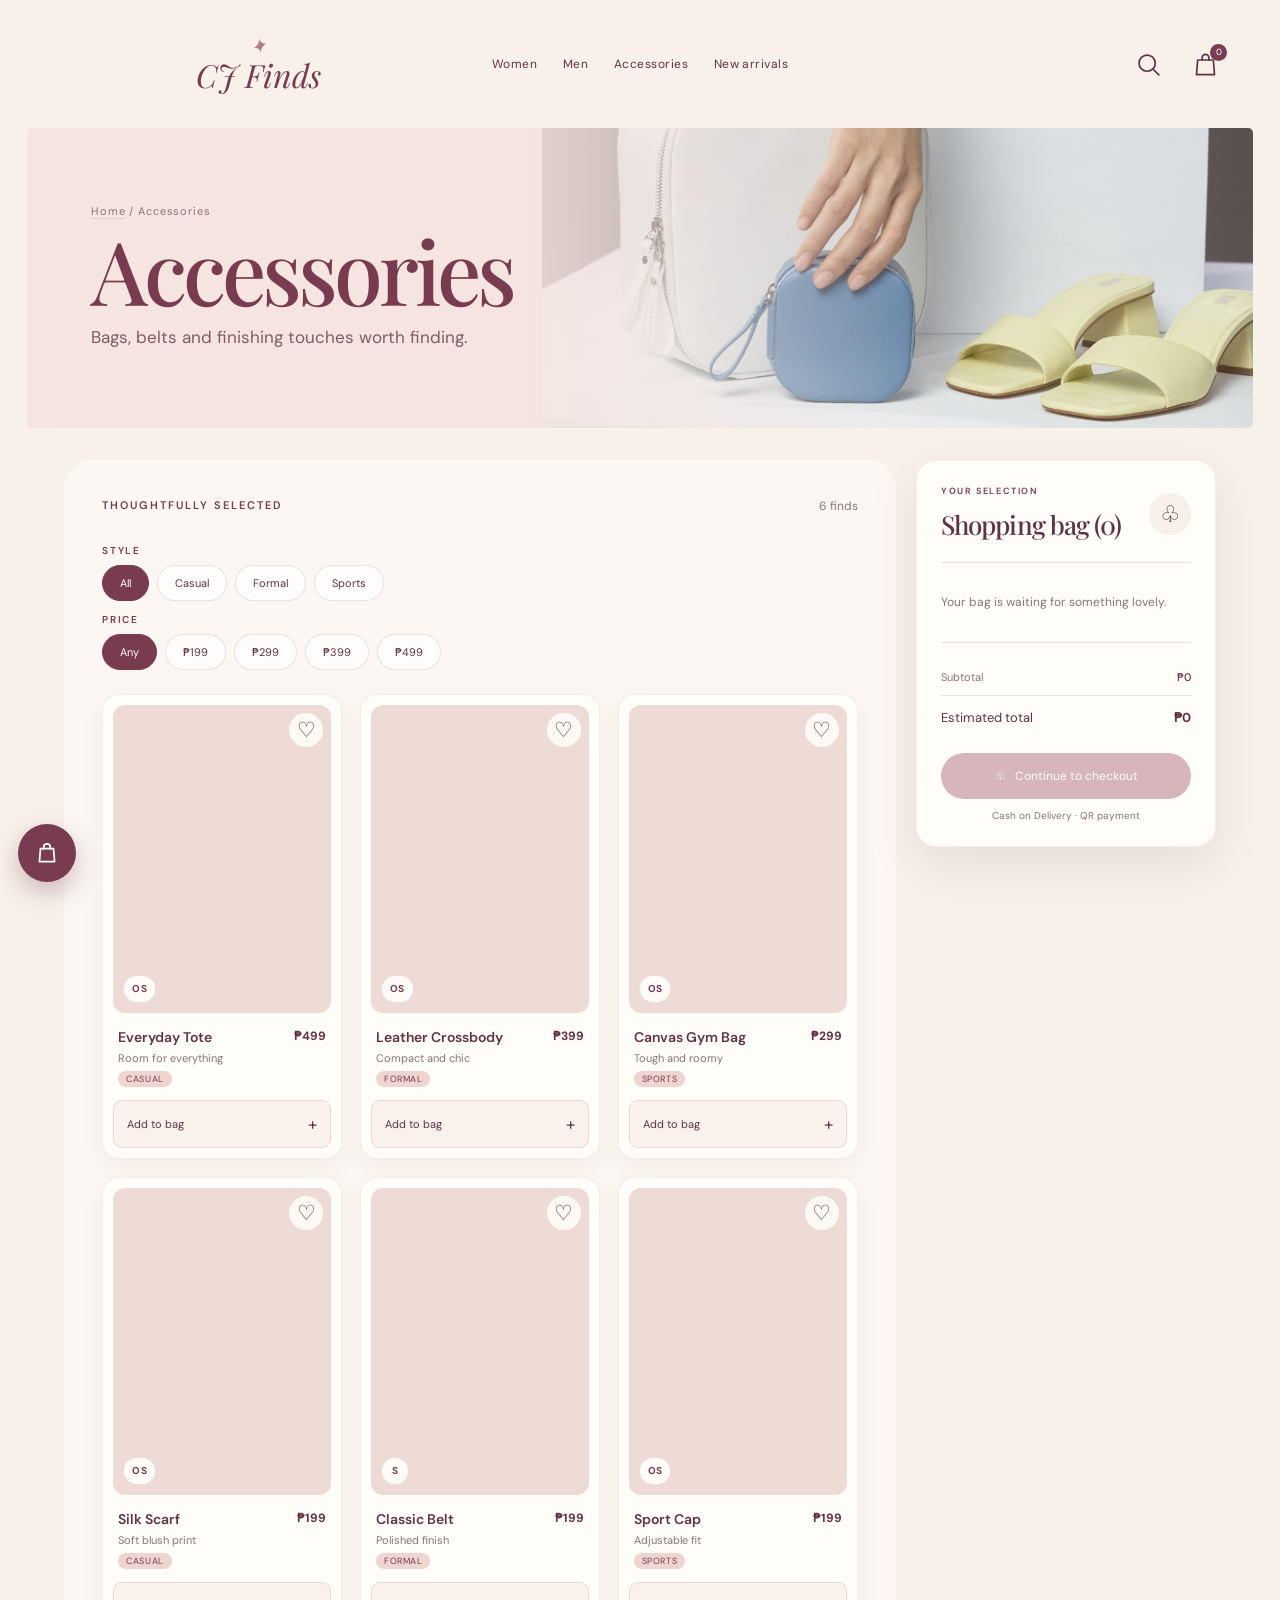
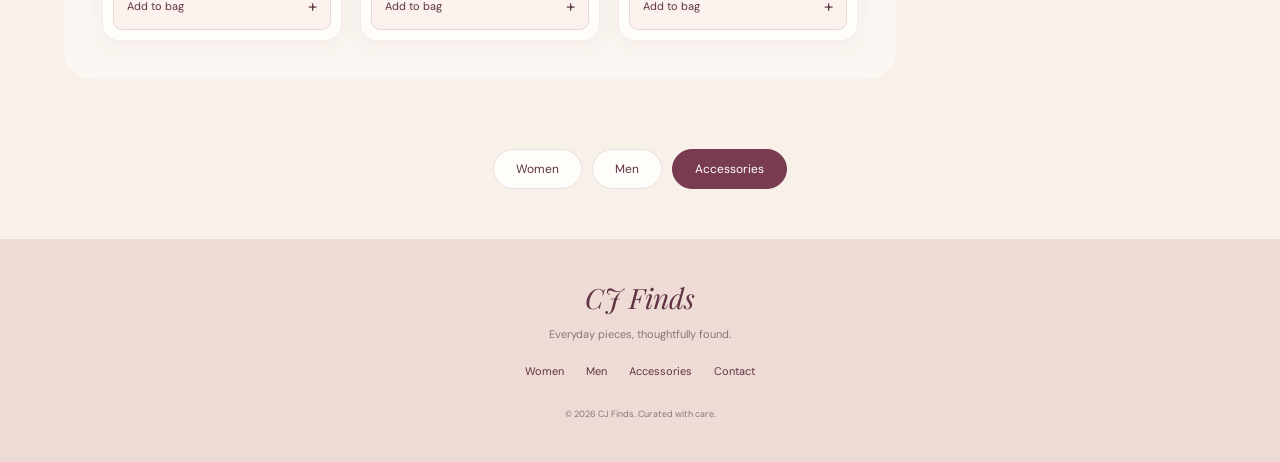
==== commit 88134d5f: "Remove text from Featured finds heading Removed the text from the Featured finds heading." ====
--- a/accessories.html
+++ b/accessories.html
@@ -62,7 +62,7 @@
     <div class="category-layout">
       <section class="catalog" id="catalog">
         <div class="section-heading">
-          <div><p class="eyebrow">Thoughtfully selected</p><h2>Featured finds</h2></div>
+          <div><p class="eyebrow">Thoughtfully selected</p><h2></h2></div>
           <span class="result-count" aria-live="polite"></span>
         </div>
 
